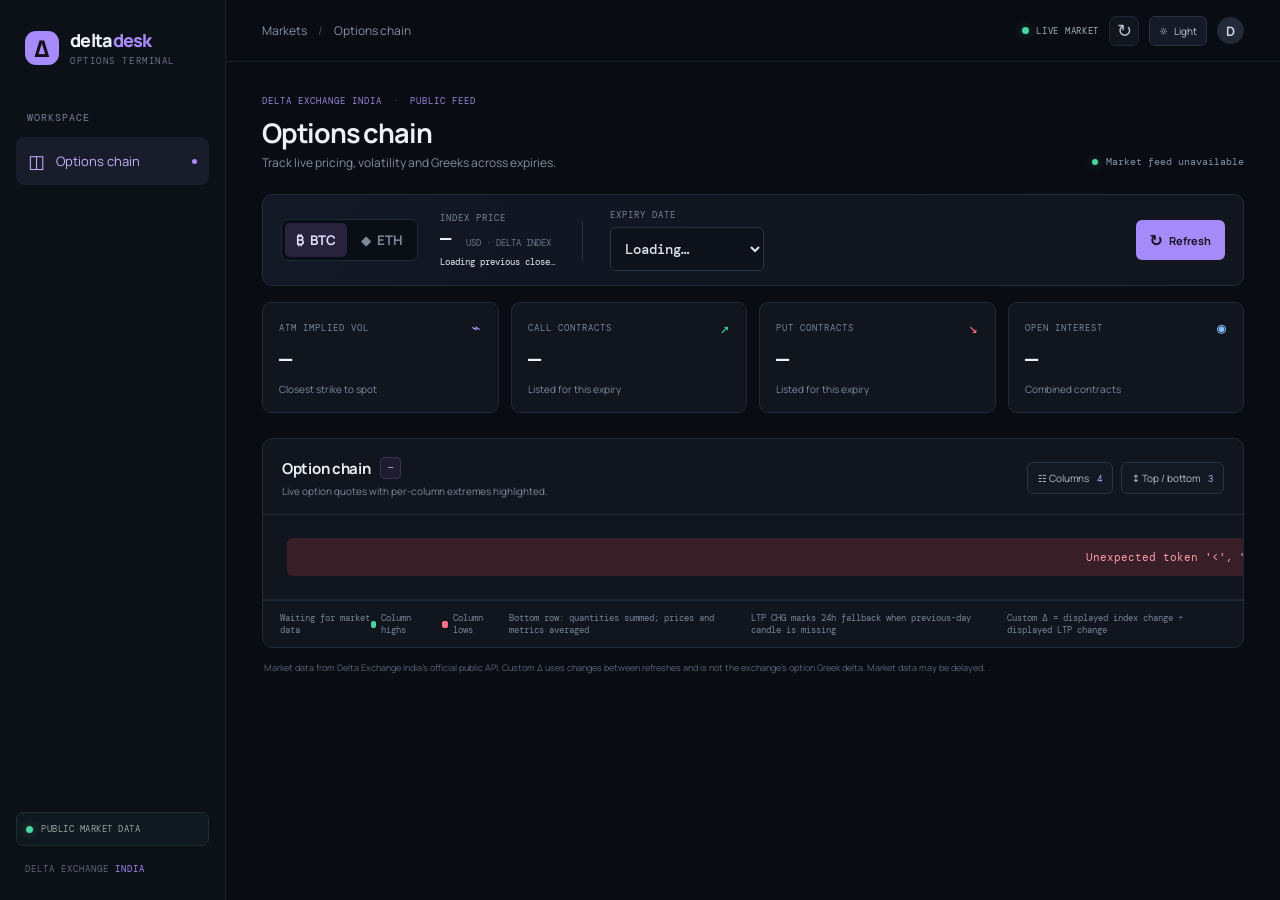
==== templates/index.html @ 2a699aed "Build Delta options market dashboard" ====
<!doctype html>
<html lang="en">
<head>
  <meta charset="utf-8"><meta name="viewport" content="width=device-width, initial-scale=1">
  <title>Delta Options · Market desk</title>
  <link rel="preconnect" href="https://fonts.googleapis.com"><link rel="preconnect" href="https://fonts.gstatic.com" crossorigin>
  <link href="https://fonts.googleapis.com/css2?family=DM+Mono:wght@400;500&family=Manrope:wght@400;500;600;700;800&display=swap" rel="stylesheet">
  <link rel="stylesheet" href="/static/style.css">
</head>
<body>
  <div class="app-shell">
    <aside class="sidebar">
      <a class="brand" href="#"><span class="brand-mark">Δ</span><span>delta<span class="brand-light">desk</span><small>OPTIONS TERMINAL</small></span></a>
      <div class="side-label">WORKSPACE</div><a class="nav active" href="#"><span class="nav-icon">◫</span> Options chain <span class="nav-dot"></span></a>
      <div class="sidebar-bottom"><div class="api-status"><i></i><span>PUBLIC MARKET DATA</span></div><div class="exchange-mark">DELTA EXCHANGE <span>INDIA</span></div></div>
    </aside>
    <main class="main">
      <header class="topbar"><div class="crumb">Markets <span>/</span> Options chain</div><div class="top-right"><span class="live-label"><i></i> LIVE MARKET</span><button class="icon-button" id="refreshTop" title="Refresh">↻</button><button class="theme-button" id="themeToggle" aria-label="Switch color theme">☼ <span>Light</span></button><div class="avatar">D</div></div></header>
      <section class="content">
        <div class="page-heading"><div><div class="eyebrow">DELTA EXCHANGE INDIA <span>·</span> PUBLIC FEED</div><h1>Options chain</h1><p class="subtitle">Track live pricing, volatility and Greeks across expiries.</p></div><div class="last-updated"><span class="pulse"></span><span id="updated">Connecting to Delta…</span></div></div>
        <section class="market-strip">
          <div class="asset-picker" role="group" aria-label="Select asset"><button class="asset active" data-asset="BTC">₿ <span>BTC</span></button><button class="asset" data-asset="ETH">◆ <span>ETH</span></button></div>
          <div class="market-price"><span class="metric-label">INDEX PRICE</span><strong id="underlying">—</strong><span class="price-unit">USD · DELTA INDEX</span><span class="price-change" id="indexChange">Loading previous close…</span></div>
          <div class="market-divider"></div><div class="expiry-picker"><label for="expiry">EXPIRY DATE</label><select id="expiry"><option>Loading…</option></select></div>
          <button class="refresh-button" id="refresh"><span>↻</span> Refresh</button>
        </section>
        <section class="summary-grid">
          <article class="summary-card"><div class="summary-top"><span>ATM IMPLIED VOL</span><span class="card-glyph violet">⌁</span></div><strong id="atmIv">—</strong><small>Closest strike to spot</small></article>
          <article class="summary-card"><div class="summary-top"><span>CALL CONTRACTS</span><span class="card-glyph green">↗</span></div><strong id="callCount">—</strong><small>Listed for this expiry</small></article>
          <article class="summary-card"><div class="summary-top"><span>PUT CONTRACTS</span><span class="card-glyph red">↘</span></div><strong id="putCount">—</strong><small>Listed for this expiry</small></article>
          <article class="summary-card"><div class="summary-top"><span>OPEN INTEREST</span><span class="card-glyph blue">◉</span></div><strong id="openInterest">—</strong><small>Combined contracts</small></article>
        </section>
        <section class="chain-section">
          <div class="chain-header"><div><div class="section-title"><h2>Option chain</h2><span id="expiryBadge" class="expiry-badge">—</span></div><p>Live option quotes with per-column extremes highlighted.</p></div><div class="chain-actions"><div class="column-control"><button class="outline-button" id="columnsBtn">☷ <span>Columns</span><b id="columnCount">8</b></button><div class="column-menu hidden" id="columnMenu"><div class="menu-title">VISIBLE COLUMNS</div><div id="columnOptions"></div></div></div><button class="outline-button" id="extremesBtn">↕ <span>Top / bottom</span><b id="extremeCount">3</b></button></div></div>
          <div class="table-wrap"><table id="chainTable"><thead></thead><tbody><tr><td colspan="14" class="empty-state"><span class="loader"></span><br>Loading live option chain…</td></tr></tbody><tfoot></tfoot></table></div>
          <div class="table-footer"><span id="rowCount">Waiting for market data</span><div class="legend"><span><i class="legend-high"></i> Column highs</span><span><i class="legend-low"></i> Column lows</span><span>Bottom row: quantities summed; prices and metrics averaged</span><span>LTP CHG marks 24h fallback when previous-day candle is missing</span><span>Custom Δ = displayed index change ÷ displayed LTP change</span></div></div>
        </section>
        <footer class="disclaimer">Market data from Delta Exchange India’s official public API. Custom Δ uses changes between refreshes and is not the exchange’s option Greek delta. Market data may be delayed.</footer>
      </section>
    </main>
  </div>
  <script src="/static/app.js"></script>
</body></html>
---- static/style.css ----
:root{color-scheme:dark;--bg:#090c12;--panel:#10151e;--panel2:#141a25;--line:#202836;--muted:#7b879a;--text:#ecf1f8;--accent:#a88bff;--green:#49d6a0;--red:#ff7285;--mono:"DM Mono",monospace;--sans:Manrope,system-ui,sans-serif}*{box-sizing:border-box}body{margin:0;background:var(--bg);color:var(--text);font-family:var(--sans);font-size:13px}.app-shell{min-height:100vh;display:grid;grid-template-columns:226px minmax(0,1fr)}.sidebar{background:#0c1017;border-right:1px solid #1b2330;min-height:100vh;padding:25px 16px;display:flex;flex-direction:column}.brand{display:flex;align-items:center;gap:11px;text-decoration:none;color:var(--text);font-size:18px;font-weight:800;letter-spacing:-.7px;padding:3px 9px 44px}.brand-mark{width:34px;height:34px;border-radius:11px;background:#a78bfa;color:#141020;display:grid;place-items:center;font-size:23px}.brand-light{color:#a88bff}.brand small{display:block;font:9px var(--mono);letter-spacing:1.55px;color:#69758a;margin-top:3px}.side-label,.eyebrow,.metric-label,.expiry-picker label,.summary-top,.menu-title{font:10px var(--mono);letter-spacing:1px;color:#78859a}.side-label{padding:0 11px 13px}.nav{color:#a8b2c3;text-decoration:none;display:flex;align-items:center;gap:11px;padding:12px;border-radius:8px}.nav.active{background:#191c2a;color:#c7b2ff}.nav-icon{font-size:18px}.nav-dot{margin-left:auto;width:5px;height:5px;border-radius:50%;background:#aa8cff}.sidebar-bottom{margin-top:auto}.api-status{display:flex;gap:8px;align-items:center;background:#101820;border:1px solid #1d302e;border-radius:7px;padding:10px 9px;color:#93a99f;font:9px var(--mono);letter-spacing:.5px}.api-status i,.live-label i,.pulse{width:7px;height:7px;background:var(--green);border-radius:50%;box-shadow:0 0 10px #49d6a066}.exchange-mark{font:9px var(--mono);color:#5e6878;letter-spacing:1px;margin:17px 9px 0}.exchange-mark span{color:#a48af5}.main{min-width:0}.topbar{height:62px;border-bottom:1px solid #1a222d;display:flex;justify-content:space-between;align-items:center;padding:0 36px}.crumb{color:#8792a4;font-size:12px}.crumb span{padding:0 9px;color:#475263}.top-right{display:flex;align-items:center;gap:16px}.live-label{display:flex;align-items:center;gap:7px;font:9px var(--mono);letter-spacing:.7px;color:#a1b0b3}.icon-button{border:1px solid var(--line);background:var(--panel);color:#b6c0ce;width:30px;height:30px;border-radius:7px;font-size:18px;cursor:pointer}.avatar{width:27px;height:27px;border-radius:50%;background:#222a37;color:#c8d1dc;display:grid;place-items:center;font-weight:700}.content{max-width:1580px;margin:auto;padding:33px 36px 24px}.page-heading{display:flex;align-items:flex-end;justify-content:space-between;margin-bottom:23px}.eyebrow{font-size:9px;color:#9c87dc}.eyebrow span{color:#526075;padding:0 5px}h1{font-size:27px;letter-spacing:-1.2px;margin:7px 0 3px}.subtitle{font-size:12px;color:#8290a3;margin:0}.last-updated{display:flex;align-items:center;gap:8px;color:#8896a9;font:10px var(--mono);padding-bottom:3px}.pulse{width:6px;height:6px}.market-strip{min-height:82px;background:linear-gradient(105deg,#121824,#10151e);border:1px solid #222c3b;border-radius:10px;display:flex;align-items:center;padding:14px 18px;gap:22px;margin-bottom:16px}.asset-picker{padding:3px;background:#0a0f16;border:1px solid #212a37;border-radius:7px;display:flex;gap:3px}.asset{border:0;border-radius:5px;background:transparent;color:#7d8a9d;padding:8px 11px;font-family:var(--sans);font-weight:700;cursor:pointer}.asset span{margin-left:3px}.asset.active{color:#e5ddff;background:#28233c}.market-price{display:grid;grid-template-columns:auto auto;align-items:baseline;column-gap:10px}.metric-label{grid-column:1/-1;font-size:9px;margin-bottom:3px}.market-price strong{font:500 19px var(--mono);letter-spacing:-.5px}.price-unit{font:9px var(--mono);color:#69778b}.market-divider{height:39px;width:1px;background:#293240;margin:0 5px}.expiry-picker{display:grid;gap:6px}.expiry-picker label{font-size:9px}.expiry-picker select{background:#0d121a;border:1px solid #293342;color:#dbe3ed;border-radius:6px;padding:8px 30px 8px 10px;font:11px var(--mono);min-width:154px}.refresh-button{margin-left:auto;background:#a58afa;color:#171224;border:0;border-radius:6px;padding:9px 14px;font:700 11px var(--sans);cursor:pointer}.refresh-button span{font-size:16px;vertical-align:-1px;margin-right:4px}.summary-grid{display:grid;grid-template-columns:repeat(4,minmax(0,1fr));gap:12px;margin-bottom:25px}.summary-card{background:var(--panel);border:1px solid #202a38;border-radius:9px;padding:15px 16px;min-height:104px}.summary-top{display:flex;justify-content:space-between;align-items:center;font-size:9px}.card-glyph{font-size:15px}.violet{color:#b49aff}.green{color:var(--green)}.red{color:var(--red)}.blue{color:#83bfff}.summary-card strong{display:block;font:500 22px var(--mono);margin:8px 0 4px}.summary-card small{font-size:10px;color:#7e8b9f}.chain-section{background:#10151e;border:1px solid #222c39;border-radius:10px;overflow:visible}.chain-header{display:flex;justify-content:space-between;align-items:center;padding:18px 19px 16px}.section-title{display:flex;align-items:center;gap:10px}h2{font-size:15px;letter-spacing:-.3px;margin:0}.chain-header p{font-size:10px;color:#7f8b9d;margin:5px 0 0}.expiry-badge{font:9px var(--mono);color:#baa9fa;border:1px solid #3a3157;background:#201c30;padding:4px 7px;border-radius:4px}.chain-actions{display:flex;gap:8px}.column-control{position:relative}.outline-button{background:#121923;border:1px solid #2a3544;border-radius:6px;color:#b6c0ce;padding:8px 10px;font:10px var(--sans);cursor:pointer}.outline-button b{font:9px var(--mono);color:#baa8fa;margin-left:8px}.column-menu{position:absolute;z-index:4;right:0;top:38px;width:210px;padding:13px;background:#171e29;border:1px solid #303b4a;box-shadow:0 14px 40px #0009;border-radius:8px}.hidden{display:none}.menu-title{font-size:9px;padding-bottom:9px;border-bottom:1px solid #2c3542;margin-bottom:6px}.column-option{display:flex;align-items:center;gap:9px;padding:6px 2px;color:#bdc7d5;font-size:11px;cursor:pointer}.column-option input{accent-color:#a58afa}.table-wrap{width:100%;overflow:auto;border-top:1px solid #202a37;border-bottom:1px solid #202a37}table{width:100%;border-collapse:collapse;min-width:1020px;font-variant-numeric:tabular-nums}thead{background:#121923}th{font:9px var(--mono);letter-spacing:.45px;color:#8996a8;padding:11px 10px;text-align:right;white-space:nowrap;border-bottom:1px solid #26303e}td{padding:9px 10px;text-align:right;font:10px var(--mono);color:#c0cad8;border-bottom:1px solid #1d2631;white-space:nowrap}tbody tr:hover{background:#171e29}.call-head{text-align:center!important;color:#68d5a9!important}.put-head{text-align:center!important;color:#fa8390!important}.strike-head{text-align:center!important}.type-cell{text-align:center;font:9px var(--sans);font-weight:700}.type-call{color:#60d6a6}.type-put{color:#ff8091}.strike-cell{text-align:center;color:#f1f3f7;font-weight:500}.call-row{background:#14201f2b}.put-row{background:#24171d2b}.high{font-weight:700!important;color:#58dfa9!important;background:#18362c66}.low{font-weight:700!important;color:#ff788b!important;background:#3b202766}.empty-state{text-align:center!important;padding:48px 12px!important;color:#8b98aa!important;font:11px var(--sans)!important}.loader{display:inline-block;width:17px;height:17px;border:2px solid #3b4050;border-top-color:#ad95ff;border-radius:50%;animation:spin .8s linear infinite;margin-bottom:9px}@keyframes spin{to{transform:rotate(360deg)}}.table-footer{display:flex;justify-content:space-between;align-items:center;padding:11px 17px;color:#778498;font:9px var(--mono)}.legend{display:flex;gap:15px;align-items:center}.legend span{display:flex;align-items:center;gap:5px}.legend-high,.legend-low{width:7px;height:7px;border-radius:2px;background:var(--green)}.legend-low{background:var(--red)}.disclaimer{font-size:9px;color:#596679;padding:13px 2px}.error-banner{margin:14px;padding:12px;border-radius:6px;background:#381e27;color:#ff9cab;font-size:11px}
@media(max-width:1000px){.app-shell{grid-template-columns:66px minmax(0,1fr)}.sidebar{padding:19px 9px}.brand{padding:3px 6px 42px}.brand>span:last-child,.side-label,.nav:not(.active),.nav.active{font-size:0}.brand-mark{flex:0 0 34px}.nav.active{justify-content:center;padding:13px 5px}.nav-icon{font-size:18px}.nav-dot{display:none}.api-status{justify-content:center;padding:10px 0}.api-status span,.exchange-mark{display:none}.content{padding:28px 22px}.topbar{padding:0 22px}}
@media(max-width:650px){.app-shell{display:block}.sidebar{display:none}.topbar{height:52px;padding:0 16px}.content{padding:23px 14px}.page-heading{align-items:flex-start;gap:12px;flex-direction:column;margin-bottom:17px}h1{font-size:24px}.last-updated{font-size:9px}.market-strip{padding:12px;gap:11px;flex-wrap:wrap}.asset-picker{order:0}.market-price{order:1;margin-left:auto}.market-price strong{font-size:16px}.price-unit{font-size:8px}.market-divider{display:none}.expiry-picker{order:2;flex:1}.expiry-picker select{width:100%;min-width:0}.refresh-button{order:3;margin:0;padding:9px 10px}.summary-grid{grid-template-columns:repeat(2,minmax(0,1fr));gap:9px;margin-bottom:18px}.summary-card{padding:12px;min-height:94px}.summary-card strong{font-size:18px}.summary-top{font-size:8px}.chain-header{align-items:flex-start;gap:12px;flex-direction:column;padding:15px 13px}.chain-actions{width:100%;justify-content:flex-end}.outline-button{font-size:9px}.table-footer{align-items:flex-start;gap:9px;flex-direction:column;padding:10px 12px}.legend{flex-wrap:wrap;gap:9px}.table-wrap{max-height:65vh}th,td{padding:9px 8px}.disclaimer{line-height:1.6}.live-label{font-size:8px}}

/* Paired NSE-style call/put chain */
.group-call,.group-put{font:10px var(--mono);letter-spacing:1.2px;text-align:center;padding:10px;border-bottom:1px solid #293443}
.group-call{background:#153027;color:#6cdbad}.group-put{background:#351e28;color:#ff8394}.strike-top{vertical-align:middle}
.strike-row .strike-cell{position:sticky;left:50%;transform:translateX(-50%);z-index:2;background:#171d29;color:#f2f4f7;font-weight:700;text-align:center;min-width:96px;border-left:1px solid #30394a;border-right:1px solid #30394a}
.spot-row td{border-top:1px solid #a58afa!important;border-bottom:1px solid #a58afa!important}.spot-row .strike-cell{background:#28233d;color:#d9caff}.spot-tag{display:inline-block;margin-left:6px;padding:2px 4px;border-radius:3px;background:#8e72df;color:white;font:8px var(--mono);vertical-align:1px}
.call-cell{background:#13201b45}.put-cell{background:#25171d45}.call-cell.high{box-shadow:inset 0 0 0 1px #55d6a03c}.put-cell.high{box-shadow:inset 0 0 0 1px #55d6a03c}
.top-right{gap:10px}.theme-button{background:#151b26;border:1px solid #293342;border-radius:6px;color:#c1c9d5;padding:7px 9px;font:10px var(--sans);cursor:pointer}.theme-button span{margin-left:4px}.is-loading{animation:spin .9s linear infinite}.feed-stale tbody{opacity:.72}
body.light{--bg:#f3f5f9;--panel:#fff;--panel2:#f8f9fc;--line:#e1e5ed;--muted:#657185;--text:#1d2634;color-scheme:light;background:#f3f5f9;color:#1d2634}
body.light .sidebar{background:#fff;border-color:#e1e5ed}body.light .brand{color:#202838}body.light .brand small,body.light .side-label{color:#778298}body.light .nav{color:#5b6678}body.light .nav.active{background:#f0ecff;color:#6548b9}body.light .topbar{border-color:#e1e5ed}body.light .crumb,body.light .subtitle,body.light .last-updated{color:#68758a}body.light .market-strip{background:linear-gradient(105deg,#fff,#f8f9fc);border-color:#dfe4ed}body.light .asset-picker{background:#f3f5f9;border-color:#e0e4ec}body.light .asset{color:#68758a}body.light .asset.active{background:#e9e2ff;color:#6347af}body.light .market-divider{background:#dce1e9}body.light .price-unit,body.light .metric-label,body.light .expiry-picker label{color:#758096}body.light .expiry-picker select{background:#fff;border-color:#d9dfe8;color:#293447}body.light .summary-card,body.light .chain-section{background:#fff;border-color:#e0e5ed}body.light .summary-top{color:#6f7a8d}body.light .summary-card small,body.light .chain-header p{color:#758096}body.light .outline-button,body.light .theme-button{background:#fff;border-color:#d9dfe8;color:#48566a}body.light .column-menu{background:#fff;border-color:#d9dfe8;box-shadow:0 14px 40px #27344a22}body.light .column-option{color:#354258}body.light .menu-title{border-color:#e5e8ef;color:#758096}body.light .table-wrap{border-color:#e1e5ed}body.light thead{background:#f4f6fa}body.light th{color:#647187;border-color:#e0e5ec}body.light td{color:#354258;border-color:#e9ecf1}body.light tbody tr:hover{background:#f7f8fb}body.light .strike-row .strike-cell{background:#fff;color:#202b3a;border-color:#d9dfe8}body.light .spot-row .strike-cell{background:#efeaff;color:#6044b0}body.light .call-cell{background:#f0faf5}body.light .put-cell{background:#fff3f4}body.light .group-call{background:#e5f6ed;color:#16865c;border-color:#d1ecdd}body.light .group-put{background:#ffebee;color:#cc4c5f;border-color:#f1d2d7}body.light .empty-state{color:#68758a!important}body.light .disclaimer{color:#788499}body.light .expiry-badge{background:#f2edff;border-color:#ded3ff;color:#6549b7}
@media(max-width:650px){.theme-button{padding:7px}.theme-button span{display:none}.spot-tag{margin-left:3px}.strike-row .strike-cell{left:50%;min-width:80px}}
.market-price .price-change{grid-column:1/-1;font:9px var(--mono);margin-top:4px}.positive{color:#43d39a}.negative{color:#ff7386}td small{display:block;font-size:8px;opacity:.8;margin-top:2px}body.light .market-price .price-change{color:#68758a}body.light .positive{color:#138255}body.light .negative{color:#c93651}
tfoot{position:sticky;bottom:0;z-index:3}tfoot td,tfoot th{background:#20283a;color:#e8edf6;font-weight:700;border-top:2px solid #a58afa;padding-top:12px;padding-bottom:12px}.total-label{font:9px var(--mono)!important;letter-spacing:.35px;text-align:center!important}.total-cell{text-align:right!important}.call-cell{background:#161e1d}.put-cell{background:#211a21}.strike-row:nth-child(even) .call-cell{background:#1a2422}.strike-row:nth-child(even) .put-cell{background:#281f25}body.light .call-cell{background:#f4f0dc}body.light .put-cell{background:#fff}body.light .strike-row:nth-child(even) .call-cell{background:#eee9d1}body.light .strike-row:nth-child(even) .put-cell{background:#fafafa}body.light tfoot td,body.light tfoot th{background:#ded8f5;color:#2f2750;border-color:#8e79cc}body.light .market-price .price-change.positive{color:#138255}body.light .market-price .price-change.negative{color:#c93651}
/* Make native expiry picker text and menu options comfortably readable. */
#expiry{font:500 14px var(--mono)!important;min-height:44px;padding-top:10px;padding-bottom:10px;line-height:1.4}#expiry option{font:14px var(--mono);padding:8px 10px;min-height:36px}body.light #expiry option{background:#fff;color:#293447}body:not(.light) #expiry option{background:#111720;color:#e8edf6}
@media(max-width:650px){#expiry{font-size:13px!important;min-height:42px}}
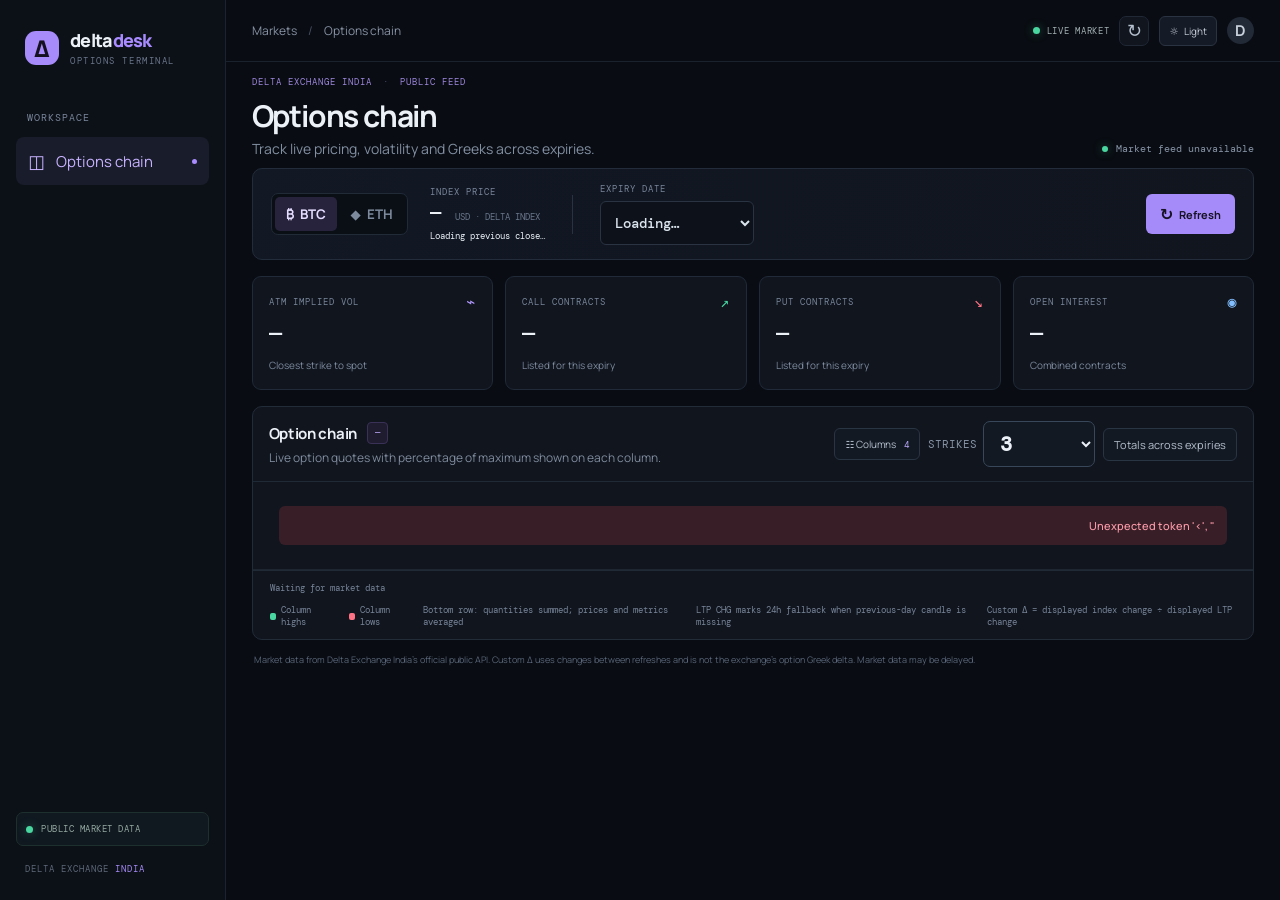
==== commit e9b01094: "Implement totals API and UI for expiry data; refactor app.js to use dynamic columns" ====
--- a/templates/index.html
+++ b/templates/index.html
@@ -31,7 +31,7 @@
           <article class="summary-card"><div class="summary-top"><span>OPEN INTEREST</span><span class="card-glyph blue">◉</span></div><strong id="openInterest">—</strong><small>Combined contracts</small></article>
         </section>
         <section class="chain-section">
-          <div class="chain-header"><div><div class="section-title"><h2>Option chain</h2><span id="expiryBadge" class="expiry-badge">—</span></div><p>Live option quotes with per-column extremes highlighted.</p></div><div class="chain-actions"><div class="column-control"><button class="outline-button" id="columnsBtn">☷ <span>Columns</span><b id="columnCount">8</b></button><div class="column-menu hidden" id="columnMenu"><div class="menu-title">VISIBLE COLUMNS</div><div id="columnOptions"></div></div></div><button class="outline-button" id="extremesBtn">↕ <span>Top / bottom</span><b id="extremeCount">3</b></button></div></div>
+          <div class="chain-header"><div><div class="section-title"><h2>Option chain</h2><span id="expiryBadge" class="expiry-badge">—</span></div><p>Live option quotes with percentage of maximum shown on each column.</p></div><div class="chain-actions"><div class="column-control"><button class="outline-button" id="columnsBtn">☷ <span>Columns</span><b id="columnCount">8</b></button><div class="column-menu hidden" id="columnMenu"><div class="menu-title">VISIBLE COLUMNS</div><div id="columnOptions"></div></div></div><label class="strike-count-control">STRIKES <select id="strikeCount"><option>3</option><option>6</option><option>9</option><option>12</option><option>15</option><option>18</option><option>21</option><option>24</option><option>27</option><option>30</option><option value="all">All</option></select></label><a class="outline-button totals-button" href="/totals">Totals across expiries</a></div></div>
           <div class="table-wrap"><table id="chainTable"><thead></thead><tbody><tr><td colspan="14" class="empty-state"><span class="loader"></span><br>Loading live option chain…</td></tr></tbody><tfoot></tfoot></table></div>
           <div class="table-footer"><span id="rowCount">Waiting for market data</span><div class="legend"><span><i class="legend-high"></i> Column highs</span><span><i class="legend-low"></i> Column lows</span><span>Bottom row: quantities summed; prices and metrics averaged</span><span>LTP CHG marks 24h fallback when previous-day candle is missing</span><span>Custom Δ = displayed index change ÷ displayed LTP change</span></div></div>
         </section>
@@ -39,5 +39,5 @@
       </section>
     </main>
   </div>
-  <script src="/static/app.js"></script>
+  <script src="/static/columns.js"></script><script src="/static/app.js"></script>
 </body></html>
--- a/static/style.css
+++ b/static/style.css
@@ -17,3 +17,26 @@
 /* Make native expiry picker text and menu options comfortably readable. */
 #expiry{font:500 14px var(--mono)!important;min-height:44px;padding-top:10px;padding-bottom:10px;line-height:1.4}#expiry option{font:14px var(--mono);padding:8px 10px;min-height:36px}body.light #expiry option{background:#fff;color:#293447}body:not(.light) #expiry option{background:#111720;color:#e8edf6}
 @media(max-width:650px){#expiry{font-size:13px!important;min-height:42px}}
+
+.strike-count-control{display:flex;align-items:center;gap:6px;color:#8794a6;font:9px var(--mono);white-space:nowrap}.strike-count-control select,.strike-count-control input{width:70px;background:#121923;border:1px solid #2a3544;color:#dbe3ed;border-radius:5px;padding:7px;font:11px var(--mono)}.strike-count-control input{width:58px}.cell-pct{display:block;color:#91a0b4;font-size:8px;margin-top:2px}.pct-yellow{background:color-mix(in srgb,#f2cb57 calc(var(--pct,80)*1%),transparent)!important;color:#fff0b5!important}.pct-blue{background:#174f85!important;color:#d5ecff!important;font-weight:700}.pct-75{background:#514326!important}.pct-80{background:#68562b!important}.pct-85{background:#80682f!important}.pct-90{background:#a17e32!important}.pct-95{background:#c49a3b!important}.chain-actions{align-items:center}.nav.active{color:#c7b2ff}
+@media(max-width:650px){.chain-actions{flex-wrap:wrap}.strike-count-control{font-size:8px}}
+
+#strikeCount{min-width:98px;height:40px;padding:8px 30px 8px 12px;font:600 16px var(--mono);color:#ecf1f8;background:#121923;border:1px solid #39475a;border-radius:7px}#strikeCount option{font:16px var(--mono);padding:10px;background:#111720;color:#ecf1f8}.totals-button{display:inline-flex;align-items:center;text-decoration:none;font-size:11px}.strike-count-control{font-size:10px}.chain-actions{gap:10px}
+@media(max-width:650px){#strikeCount{height:38px;min-width:90px;font-size:15px}.totals-button{padding:8px}}
+
+.field-oi,.field-volume,.field-bid_size,.field-ask_size{font-family:var(--sans)!important;font-size:12px!important;font-weight:600!important;letter-spacing:0;color:#e3eaf3}
+body.light .field-oi,body.light .field-volume,body.light .field-bid_size,body.light .field-ask_size{color:#263348}
+
+td,th{font-family:var(--sans);font-size:12px!important;letter-spacing:0}td{font-weight:500}.totals-filter{display:flex;align-items:center;gap:8px;color:#8794a6;font:10px var(--mono)}#expiryFilter{min-width:190px;max-width:230px;height:40px;padding:8px 10px;background:#121923;border:1px solid #39475a;color:#ecf1f8;border-radius:7px;font:13px var(--sans)}#expiryFilter option{padding:6px;font-size:13px}.totals-filter:focus-within #expiryFilter{height:125px}.totals-button{white-space:nowrap}
+body.light #expiryFilter{background:#fff;color:#293447;border-color:#d9dfe8}body.light #expiryFilter option{background:#fff;color:#293447}
+
+/* Shared responsive layout for chain and totals pages. */
+.content{width:100%;max-width:none;margin:0;padding:22px clamp(14px,2vw,32px) 20px}.topbar{padding-inline:clamp(14px,2vw,32px)}.page-heading{margin-bottom:16px}.chain-section{width:100%;min-width:0}.chain-header{padding:14px 16px;gap:12px}.chain-actions{display:flex;flex-wrap:wrap;justify-content:flex-end;gap:8px}.table-wrap{width:100%;max-width:100%;overflow:auto;overscroll-behavior-x:contain}.table-wrap table{width:max-content;min-width:100%}#totalsTable{min-width:1150px}.totals-filter{flex-wrap:wrap}#expiryFilter{min-width:140px;max-width:200px}.table-footer{gap:10px;flex-wrap:wrap}.summary-grid{margin-bottom:16px}
+@media(min-width:1500px){.content{padding-inline:30px}}
+@media(max-width:900px){.app-shell{grid-template-columns:190px minmax(0,1fr)}.content{padding:20px 16px}.topbar{padding-inline:16px}.market-strip{gap:12px;flex-wrap:wrap}.refresh-button{margin-left:0}.chain-header{align-items:flex-start;flex-direction:column}.chain-actions{width:100%;justify-content:flex-start}}
+@media(max-width:650px){.app-shell{display:block}.sidebar{display:flex;min-height:0;height:auto;padding:8px 10px;flex-direction:row;align-items:center;gap:6px;overflow-x:auto;border-right:0;border-bottom:1px solid #1b2330}.brand{padding:3px 8px;margin-right:4px;font-size:14px}.brand small,.side-label,.sidebar-bottom{display:none}.nav{padding:8px 10px;white-space:nowrap;font-size:11px}.nav-dot{display:none}.topbar{height:48px;padding-inline:12px}.content{padding:16px 10px}.page-heading{gap:8px;align-items:flex-start;flex-direction:column;margin-bottom:12px}h1{font-size:22px}.last-updated{padding:0}.market-strip{padding:10px;gap:9px;margin-bottom:12px}.market-price{margin-left:auto}.expiry-picker{flex:1;min-width:130px}.refresh-button{margin-left:auto}.summary-grid{grid-template-columns:repeat(2,minmax(0,1fr));gap:8px;margin-bottom:12px}.summary-card{min-height:80px;padding:10px}.summary-card strong{font-size:17px}.chain-header{padding:12px 10px}.chain-actions{justify-content:flex-start;gap:7px}.totals-filter{gap:5px}#expiryFilter{min-width:112px;max-width:150px;height:38px}.totals-filter:focus-within #expiryFilter{height:116px}.table-wrap{max-height:70vh}th,td{padding:8px 7px!important;font-size:11px!important}.field-oi,.field-volume,.field-bid_size,.field-ask_size{font-size:12px!important}.table-footer{padding:9px 10px}.disclaimer{padding:10px 2px}}
+@media(min-width:651px) and (max-width:1100px){.summary-grid{grid-template-columns:repeat(2,minmax(0,1fr))}.totals-filter{font-size:9px}}
+
+/* Readability and compact full-width controls */
+body{font-size:15px}.content{padding-top:14px!important}.page-heading{margin-bottom:10px!important}h1{font-size:30px}.subtitle{font-size:14px}.chain-header p{font-size:12px}.totals-page-actions{display:flex;align-items:center;gap:14px}.table-wrap td,.table-wrap th{font-size:14px!important;padding:10px 12px!important}.table-wrap table{font-size:14px}#strikeCount{font-size:20px!important;min-width:112px;height:46px}#strikeCount option{font-size:20px!important;line-height:1.5;padding:12px 14px}.strike-count-control{font-size:11px}.totals-filter{font-size:11px}#expiryFilter{font-size:15px;min-width:160px}.totals-page-actions .refresh-button{font-size:13px;min-height:42px}
+@media(max-width:650px){.page-heading h1{font-size:23px}.totals-page-actions{width:100%;justify-content:space-between}.table-wrap td,.table-wrap th{font-size:12px!important;padding:9px 9px!important}#strikeCount{font-size:18px!important;min-width:96px;height:42px}#strikeCount option{font-size:18px!important}.content{padding-top:12px!important}}
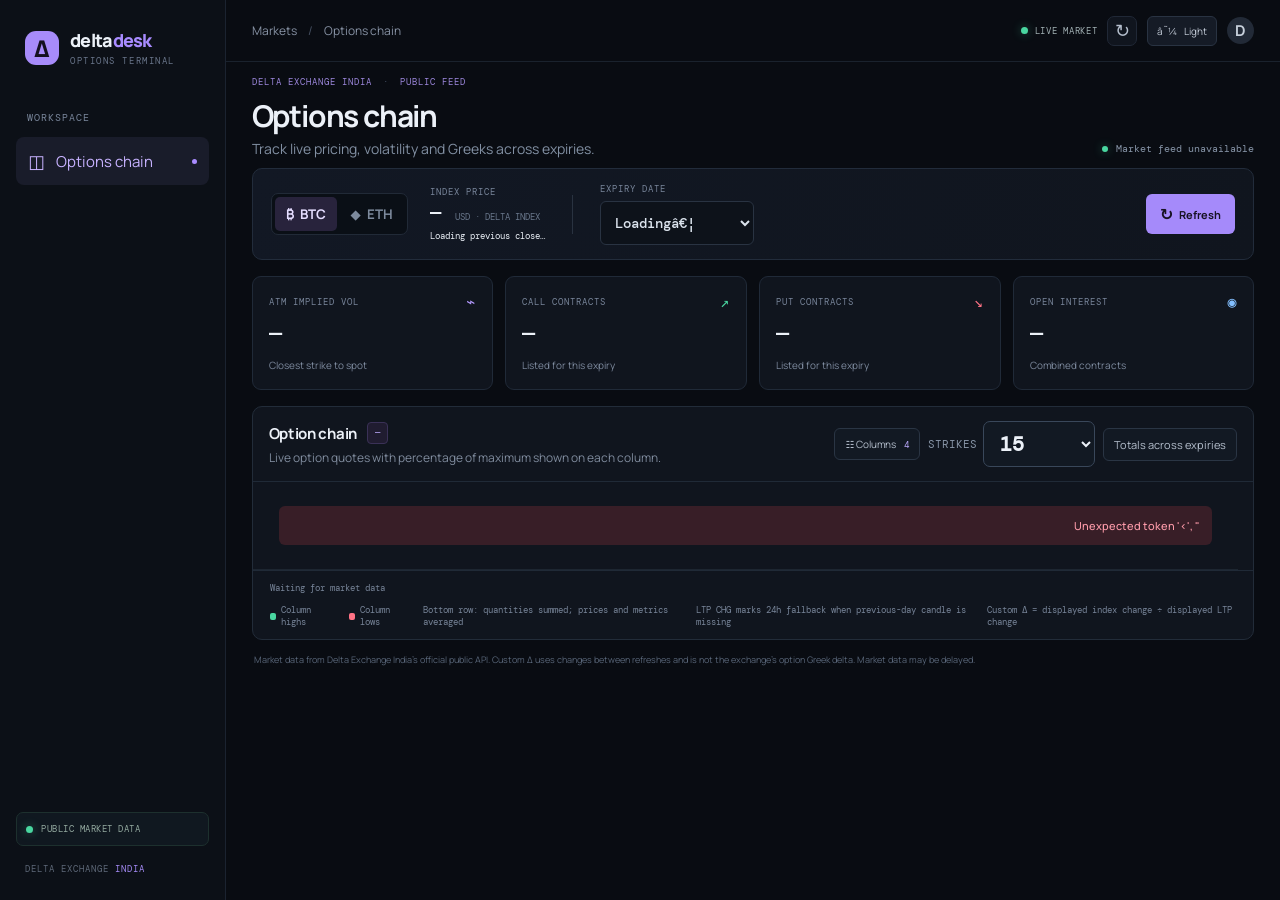
==== commit e6d3c7f9: "Enhance option chain functionality: add custom open interest calculation, update visible columns, an" ====
--- a/templates/index.html
+++ b/templates/index.html
@@ -31,8 +31,8 @@
           <article class="summary-card"><div class="summary-top"><span>OPEN INTEREST</span><span class="card-glyph blue">◉</span></div><strong id="openInterest">—</strong><small>Combined contracts</small></article>
         </section>
         <section class="chain-section">
-          <div class="chain-header"><div><div class="section-title"><h2>Option chain</h2><span id="expiryBadge" class="expiry-badge">—</span></div><p>Live option quotes with percentage of maximum shown on each column.</p></div><div class="chain-actions"><div class="column-control"><button class="outline-button" id="columnsBtn">☷ <span>Columns</span><b id="columnCount">8</b></button><div class="column-menu hidden" id="columnMenu"><div class="menu-title">VISIBLE COLUMNS</div><div id="columnOptions"></div></div></div><label class="strike-count-control">STRIKES <select id="strikeCount"><option>3</option><option>6</option><option>9</option><option>12</option><option>15</option><option>18</option><option>21</option><option>24</option><option>27</option><option>30</option><option value="all">All</option></select></label><a class="outline-button totals-button" href="/totals">Totals across expiries</a></div></div>
-          <div class="table-wrap"><table id="chainTable"><thead></thead><tbody><tr><td colspan="14" class="empty-state"><span class="loader"></span><br>Loading live option chain…</td></tr></tbody><tfoot></tfoot></table></div>
+          <div class="chain-header"><div><div class="section-title"><h2>Option chain</h2><span id="expiryBadge" class="expiry-badge">—</span></div><p>Live option quotes with percentage of maximum shown on each column.</p></div><div class="chain-actions"><div class="column-control"><button class="outline-button" id="columnsBtn">☷ <span>Columns</span><b id="columnCount">4</b></button><div class="column-menu hidden" id="columnMenu"><div class="menu-title">VISIBLE COLUMNS</div><div id="columnOptions"></div></div></div><label class="strike-count-control">STRIKES <select id="strikeCount"><option>3</option><option>6</option><option>9</option><option>12</option><option selected>15</option><option>18</option><option>21</option><option>24</option><option>27</option><option>30</option><option value="all">All</option></select></label><a class="outline-button totals-button" href="/totals">Totals across expiries</a></div></div>
+          <div class="table-wrap chain-table-wrap" tabindex="0" aria-label="Option chain table. Use Shift and mouse wheel to scroll horizontally."><table id="chainTable"><thead></thead><tbody><tr><td colspan="14" class="empty-state"><span class="loader"></span><br>Loading live option chain…</td></tr></tbody><tfoot></tfoot></table></div>
           <div class="table-footer"><span id="rowCount">Waiting for market data</span><div class="legend"><span><i class="legend-high"></i> Column highs</span><span><i class="legend-low"></i> Column lows</span><span>Bottom row: quantities summed; prices and metrics averaged</span><span>LTP CHG marks 24h fallback when previous-day candle is missing</span><span>Custom Δ = displayed index change ÷ displayed LTP change</span></div></div>
         </section>
         <footer class="disclaimer">Market data from Delta Exchange India’s official public API. Custom Δ uses changes between refreshes and is not the exchange’s option Greek delta. Market data may be delayed.</footer>
--- a/static/style.css
+++ b/static/style.css
@@ -40,3 +40,5 @@
 /* Readability and compact full-width controls */
 body{font-size:15px}.content{padding-top:14px!important}.page-heading{margin-bottom:10px!important}h1{font-size:30px}.subtitle{font-size:14px}.chain-header p{font-size:12px}.totals-page-actions{display:flex;align-items:center;gap:14px}.table-wrap td,.table-wrap th{font-size:14px!important;padding:10px 12px!important}.table-wrap table{font-size:14px}#strikeCount{font-size:20px!important;min-width:112px;height:46px}#strikeCount option{font-size:20px!important;line-height:1.5;padding:12px 14px}.strike-count-control{font-size:11px}.totals-filter{font-size:11px}#expiryFilter{font-size:15px;min-width:160px}.totals-page-actions .refresh-button{font-size:13px;min-height:42px}
 @media(max-width:650px){.page-heading h1{font-size:23px}.totals-page-actions{width:100%;justify-content:space-between}.table-wrap td,.table-wrap th{font-size:12px!important;padding:9px 9px!important}#strikeCount{font-size:18px!important;min-width:96px;height:42px}#strikeCount option{font-size:18px!important}.content{padding-top:12px!important}}
+
+.chain-table-wrap{overflow-x:scroll!important;overflow-y:auto;touch-action:pan-x pan-y;scrollbar-gutter:stable;cursor:grab}.chain-table-wrap:active{cursor:grabbing}.chain-table-wrap::-webkit-scrollbar{height:14px}.chain-table-wrap::-webkit-scrollbar-thumb{background:#566176;border-radius:8px;border:3px solid #151b25}.chain-table-wrap::-webkit-scrollbar-track{background:#0e131b;border-radius:8px}.chain-table-wrap:focus-visible{outline:2px solid #a58afa;outline-offset:2px}
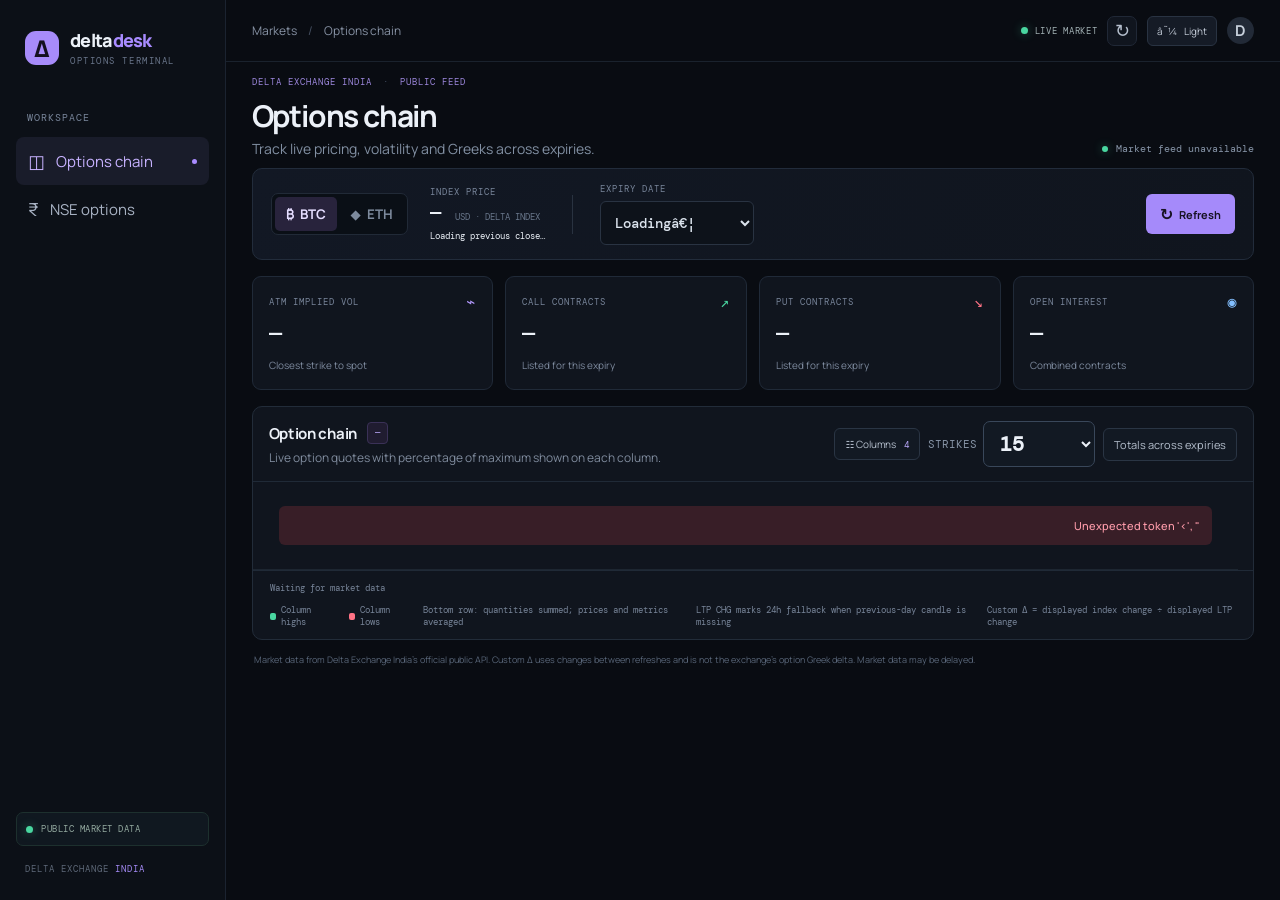
==== commit 300f8d47: "Add Upstox NSE option chain with automatic login; deploy with Docker - upstox.py: TOTP/PIN browser l" ====
--- a/templates/index.html
+++ b/templates/index.html
@@ -11,7 +11,7 @@
   <div class="app-shell">
     <aside class="sidebar">
       <a class="brand" href="#"><span class="brand-mark">Δ</span><span>delta<span class="brand-light">desk</span><small>OPTIONS TERMINAL</small></span></a>
-      <div class="side-label">WORKSPACE</div><a class="nav active" href="#"><span class="nav-icon">◫</span> Options chain <span class="nav-dot"></span></a>
+      <div class="side-label">WORKSPACE</div><a class="nav active" href="#"><span class="nav-icon">◫</span> Options chain <span class="nav-dot"></span></a><a class="nav" href="/upstox"><span class="nav-icon">₹</span> NSE options</a>
       <div class="sidebar-bottom"><div class="api-status"><i></i><span>PUBLIC MARKET DATA</span></div><div class="exchange-mark">DELTA EXCHANGE <span>INDIA</span></div></div>
     </aside>
     <main class="main">
--- a/static/style.css
+++ b/static/style.css
@@ -41,4 +41,4 @@
 body{font-size:15px}.content{padding-top:14px!important}.page-heading{margin-bottom:10px!important}h1{font-size:30px}.subtitle{font-size:14px}.chain-header p{font-size:12px}.totals-page-actions{display:flex;align-items:center;gap:14px}.table-wrap td,.table-wrap th{font-size:14px!important;padding:10px 12px!important}.table-wrap table{font-size:14px}#strikeCount{font-size:20px!important;min-width:112px;height:46px}#strikeCount option{font-size:20px!important;line-height:1.5;padding:12px 14px}.strike-count-control{font-size:11px}.totals-filter{font-size:11px}#expiryFilter{font-size:15px;min-width:160px}.totals-page-actions .refresh-button{font-size:13px;min-height:42px}
 @media(max-width:650px){.page-heading h1{font-size:23px}.totals-page-actions{width:100%;justify-content:space-between}.table-wrap td,.table-wrap th{font-size:12px!important;padding:9px 9px!important}#strikeCount{font-size:18px!important;min-width:96px;height:42px}#strikeCount option{font-size:18px!important}.content{padding-top:12px!important}}
 
-.chain-table-wrap{overflow-x:scroll!important;overflow-y:auto;touch-action:pan-x pan-y;scrollbar-gutter:stable;cursor:grab}.chain-table-wrap:active{cursor:grabbing}.chain-table-wrap::-webkit-scrollbar{height:14px}.chain-table-wrap::-webkit-scrollbar-thumb{background:#566176;border-radius:8px;border:3px solid #151b25}.chain-table-wrap::-webkit-scrollbar-track{background:#0e131b;border-radius:8px}.chain-table-wrap:focus-visible{outline:2px solid #a58afa;outline-offset:2px}
+.chain-table-wrap{overflow-x:scroll!important;overflow-y:auto;touch-action:pan-y pinch-zoom;scrollbar-gutter:stable;cursor:grab}.chain-table-wrap:active,.chain-table-wrap.is-dragging{cursor:grabbing;user-select:none}.chain-table-wrap::-webkit-scrollbar{height:14px}.chain-table-wrap::-webkit-scrollbar-thumb{background:#566176;border-radius:8px;border:3px solid #151b25}.chain-table-wrap::-webkit-scrollbar-track{background:#0e131b;border-radius:8px}.chain-table-wrap:focus-visible{outline:2px solid #a58afa;outline-offset:2px}
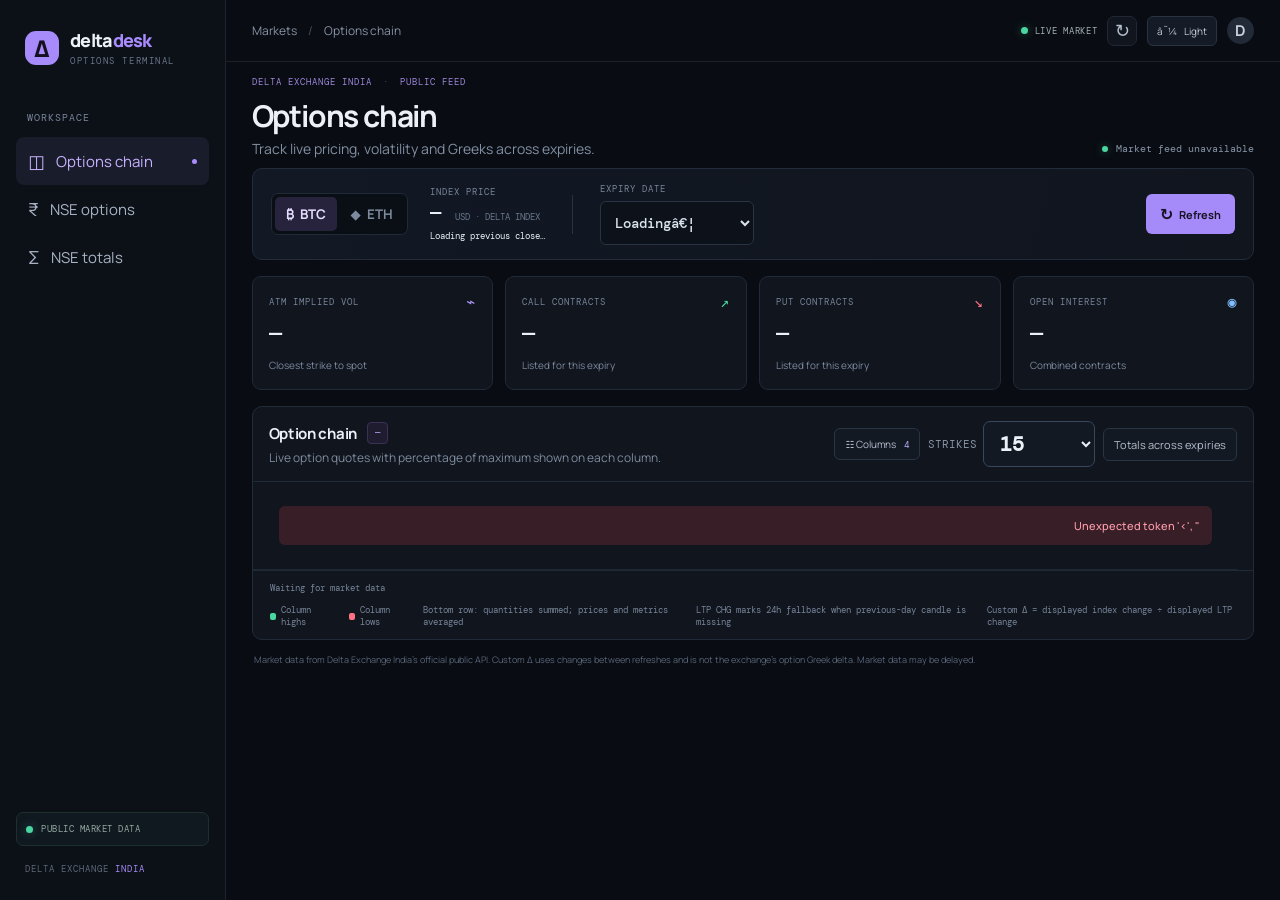
==== commit 6c2bcedf: "Add NSE totals across expiries page; single re-login when concurrent requests hit an expired token C" ====
--- a/templates/index.html
+++ b/templates/index.html
@@ -11,7 +11,7 @@
   <div class="app-shell">
     <aside class="sidebar">
       <a class="brand" href="#"><span class="brand-mark">Δ</span><span>delta<span class="brand-light">desk</span><small>OPTIONS TERMINAL</small></span></a>
-      <div class="side-label">WORKSPACE</div><a class="nav active" href="#"><span class="nav-icon">◫</span> Options chain <span class="nav-dot"></span></a><a class="nav" href="/upstox"><span class="nav-icon">₹</span> NSE options</a>
+      <div class="side-label">WORKSPACE</div><a class="nav active" href="#"><span class="nav-icon">◫</span> Options chain <span class="nav-dot"></span></a><a class="nav" href="/upstox"><span class="nav-icon">₹</span> NSE options</a><a class="nav" href="/upstox/totals"><span class="nav-icon">Σ</span> NSE totals</a>
       <div class="sidebar-bottom"><div class="api-status"><i></i><span>PUBLIC MARKET DATA</span></div><div class="exchange-mark">DELTA EXCHANGE <span>INDIA</span></div></div>
     </aside>
     <main class="main">
--- a/static/style.css
+++ b/static/style.css
@@ -42,3 +42,18 @@
 @media(max-width:650px){.page-heading h1{font-size:23px}.totals-page-actions{width:100%;justify-content:space-between}.table-wrap td,.table-wrap th{font-size:12px!important;padding:9px 9px!important}#strikeCount{font-size:18px!important;min-width:96px;height:42px}#strikeCount option{font-size:18px!important}.content{padding-top:12px!important}}
 
 .chain-table-wrap{overflow-x:scroll!important;overflow-y:auto;touch-action:pan-y pinch-zoom;scrollbar-gutter:stable;cursor:grab}.chain-table-wrap:active,.chain-table-wrap.is-dragging{cursor:grabbing;user-select:none}.chain-table-wrap::-webkit-scrollbar{height:14px}.chain-table-wrap::-webkit-scrollbar-thumb{background:#566176;border-radius:8px;border:3px solid #151b25}.chain-table-wrap::-webkit-scrollbar-track{background:#0e131b;border-radius:8px}.chain-table-wrap:focus-visible{outline:2px solid #a58afa;outline-offset:2px}
+
+/* Keep the column names visible while scrolling down the chain: the table scrolls inside its own box. */
+@media(min-width:651px){.table-wrap{max-height:calc(100vh - 60px)}}
+.table-wrap thead{position:sticky;top:0;z-index:5}
+.table-wrap thead th:not(.group-call):not(.group-put){background:#121923}
+body.light .table-wrap thead th:not(.group-call):not(.group-put){background:#f4f6fa}
+
+/* Larger percentage labels under chain values (% of column max and LTP change %). */
+.table-wrap td small{font-size:12px!important;margin-top:3px}
+.table-wrap td small.cell-pct{font-size:12px!important;font-weight:600;color:#a9b6c8}
+body.light .table-wrap td small.cell-pct{color:#4d5a6e}
+@media(max-width:650px){.table-wrap td small,.table-wrap td small.cell-pct{font-size:11px!important}}
+
+/* Column picker must sit above the sticky table header. */
+.column-control{z-index:30}.column-menu{z-index:30}
